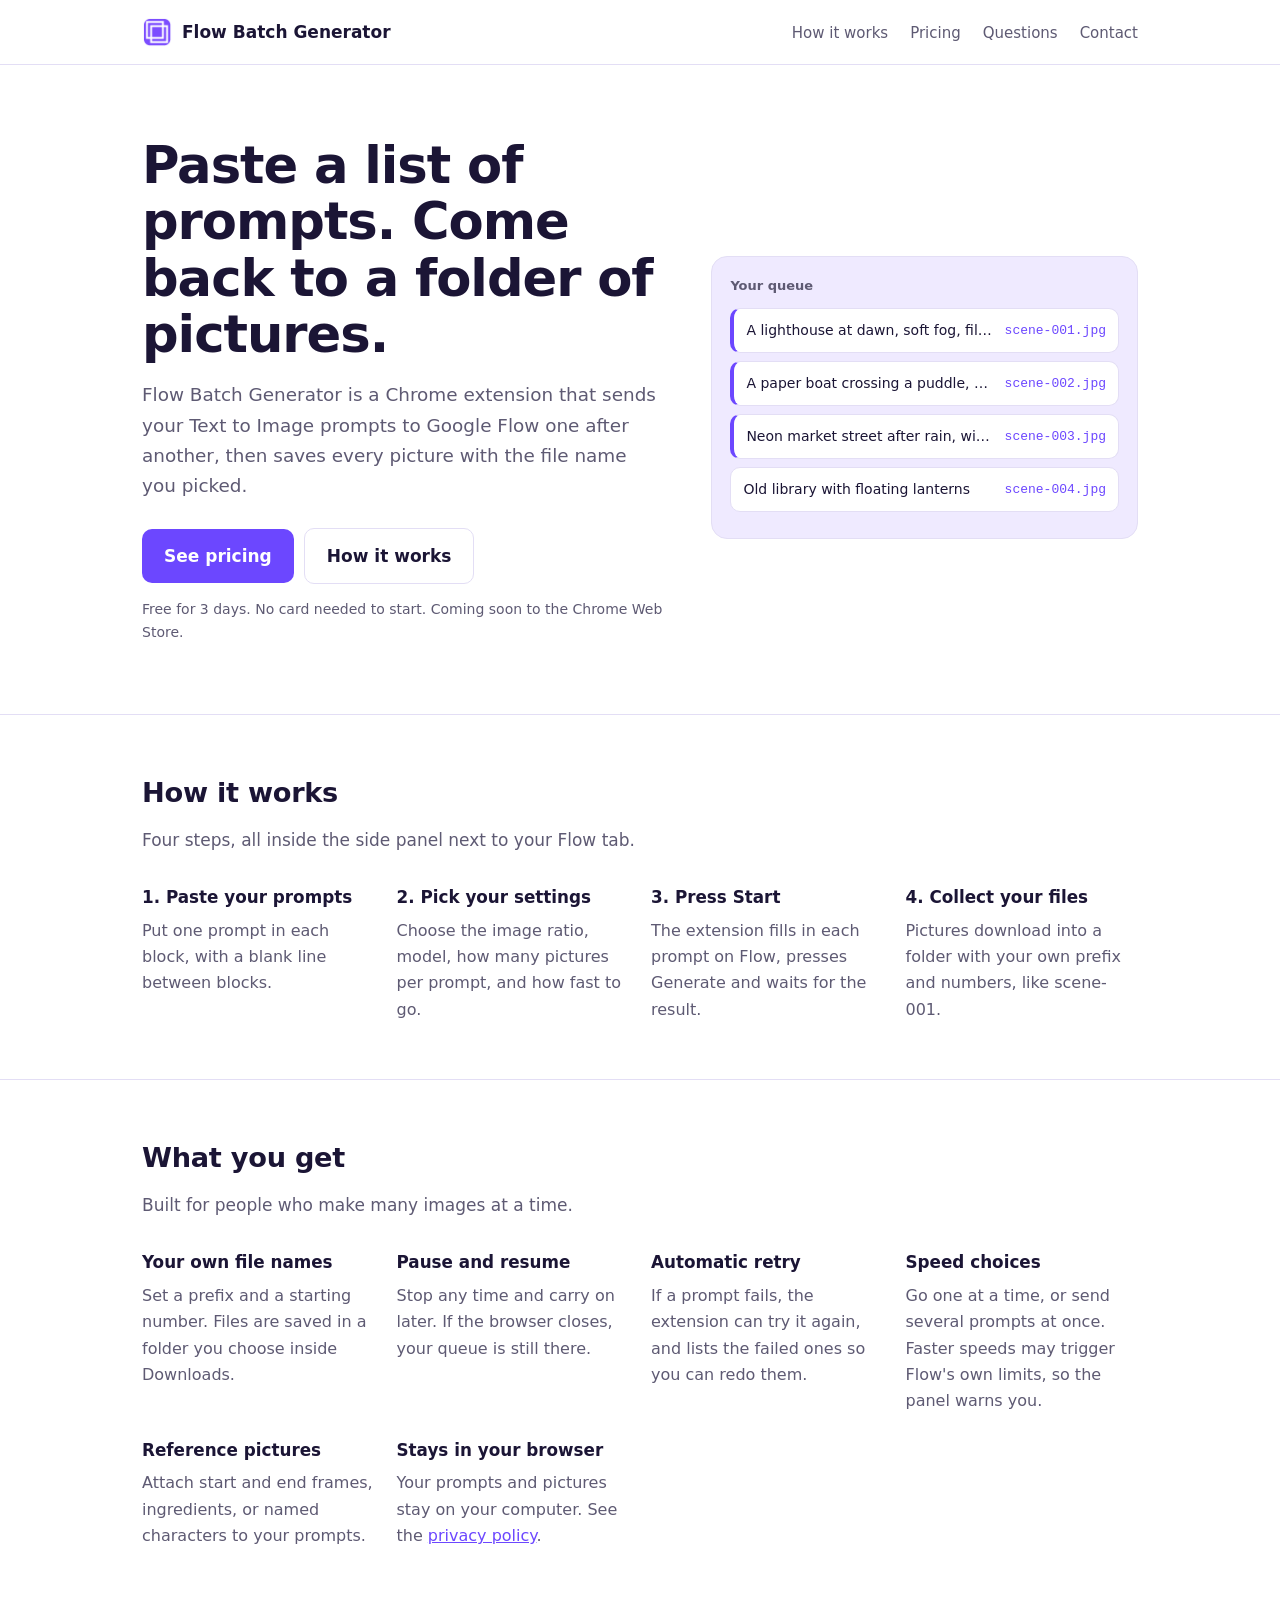
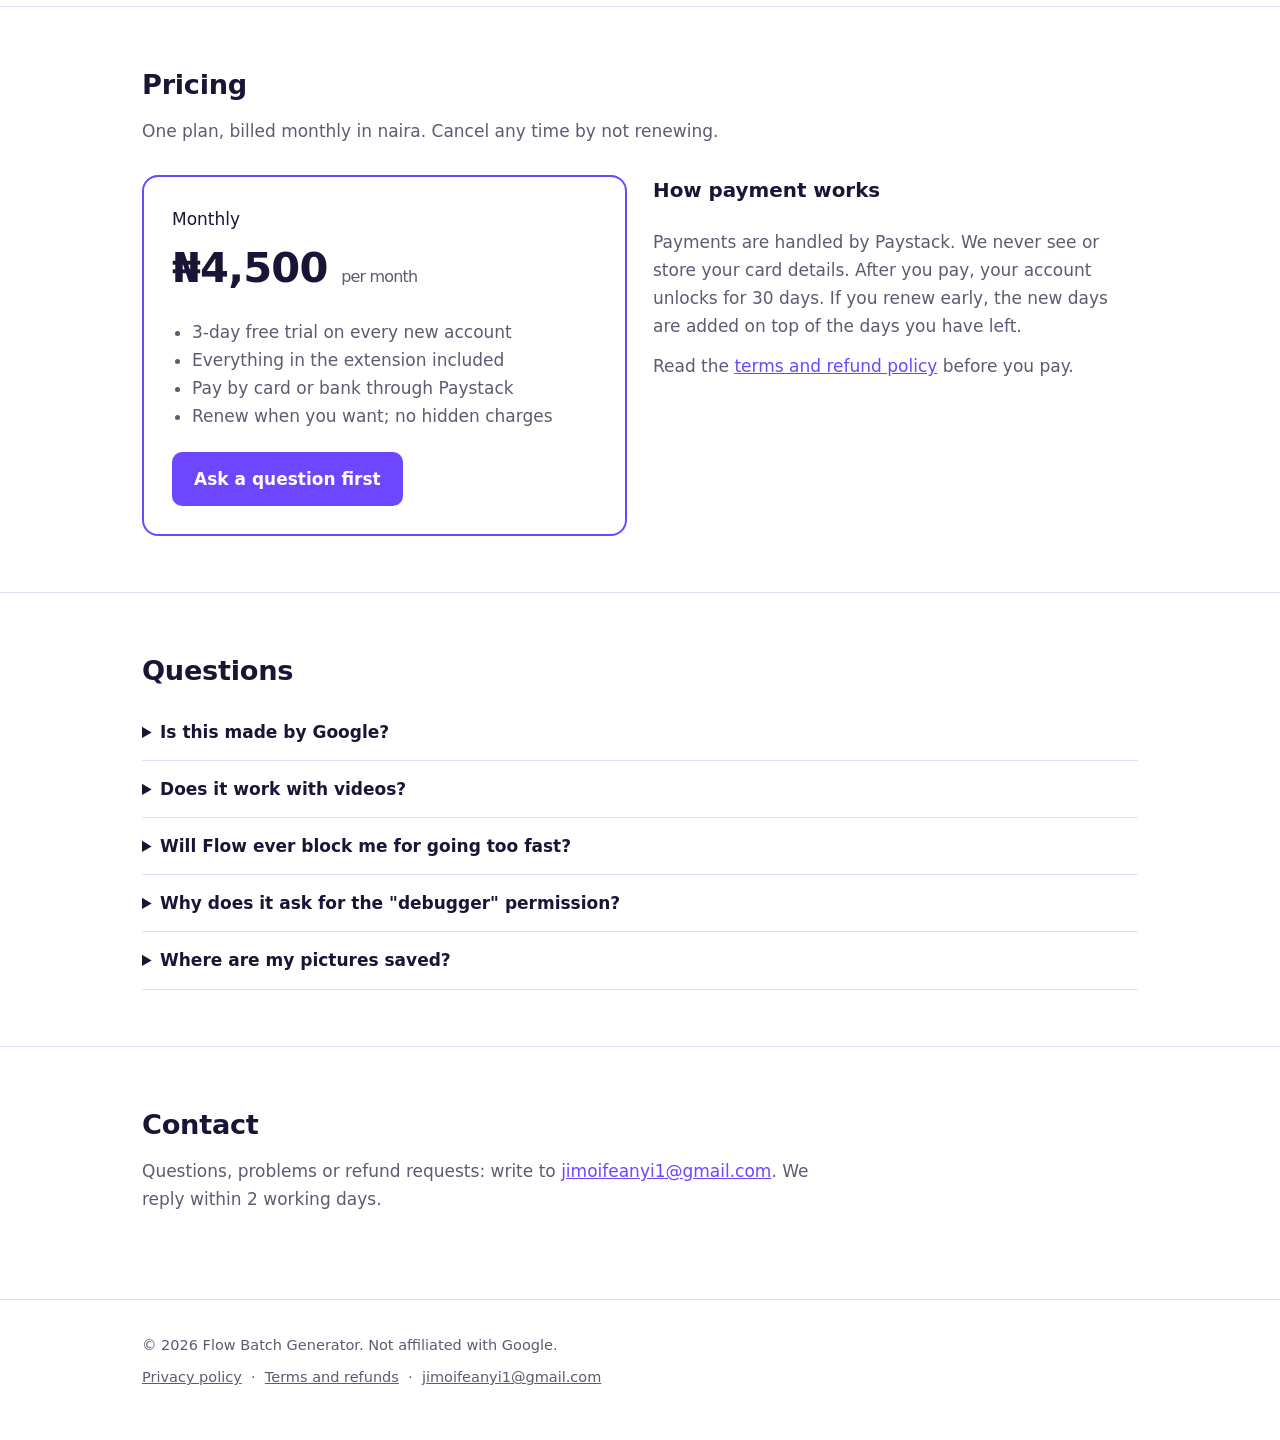
==== index.html @ 7117d1aa "Add files via upload" ====
<!doctype html>
<html lang="en">
<head>
<meta charset="utf-8">
<meta name="viewport" content="width=device-width, initial-scale=1">
<title>Flow Batch Generator: run a list of prompts in Google Flow</title>
<meta name="description" content="Flow Batch Generator is a Chrome extension that runs a list of Text to Image prompts on Google Flow one after another and saves each picture with the file name you choose.">
<link rel="icon" href="icon.png">
<link rel="stylesheet" href="style.css">
</head>
<body>
<header class="top"><div class="wrap">
  <a class="logo" href="index.html"><img src="icon.png" alt="">Flow Batch Generator</a>
  <nav><a href="#how">How it works</a><a href="#pricing">Pricing</a><a href="#faq">Questions</a><a href="#contact">Contact</a></nav>
</div></header>

<main>
<section class="hero" style="border-top:0"><div class="wrap">
  <div>
    <h1>Paste a list of prompts. Come back to a folder of pictures.</h1>
    <p class="lead">Flow Batch Generator is a Chrome extension that sends your Text to Image prompts to Google Flow one after another, then saves every picture with the file name you picked.</p>
    <a class="btn" href="#pricing">See pricing</a><a class="btn ghost" href="#how">How it works</a>
    <p class="note">Free for 3 days. No card needed to start. Coming soon to the Chrome Web Store.</p>
  </div>
  <div class="queue" aria-label="Example of a prompt list turning into saved files">
    <h2>Your queue</h2>
    <div class="row done"><span>A lighthouse at dawn, soft fog, film grain</span><span class="file">scene-001.jpg</span></div>
    <div class="row done"><span>A paper boat crossing a puddle, macro</span><span class="file">scene-002.jpg</span></div>
    <div class="row done"><span>Neon market street after rain, wide shot</span><span class="file">scene-003.jpg</span></div>
    <div class="row"><span>Old library with floating lanterns</span><span class="file">scene-004.jpg</span></div>
  </div>
</div></section>

<section id="how"><div class="wrap">
  <h2 class="s">How it works</h2>
  <p class="sub">Four steps, all inside the side panel next to your Flow tab.</p>
  <div class="grid">
    <div class="item"><h3>1. Paste your prompts</h3><p>Put one prompt in each block, with a blank line between blocks.</p></div>
    <div class="item"><h3>2. Pick your settings</h3><p>Choose the image ratio, model, how many pictures per prompt, and how fast to go.</p></div>
    <div class="item"><h3>3. Press Start</h3><p>The extension fills in each prompt on Flow, presses Generate and waits for the result.</p></div>
    <div class="item"><h3>4. Collect your files</h3><p>Pictures download into a folder with your own prefix and numbers, like scene-001.</p></div>
  </div>
</div></section>

<section><div class="wrap">
  <h2 class="s">What you get</h2>
  <p class="sub">Built for people who make many images at a time.</p>
  <div class="grid">
    <div class="item"><h3>Your own file names</h3><p>Set a prefix and a starting number. Files are saved in a folder you choose inside Downloads.</p></div>
    <div class="item"><h3>Pause and resume</h3><p>Stop any time and carry on later. If the browser closes, your queue is still there.</p></div>
    <div class="item"><h3>Automatic retry</h3><p>If a prompt fails, the extension can try it again, and lists the failed ones so you can redo them.</p></div>
    <div class="item"><h3>Speed choices</h3><p>Go one at a time, or send several prompts at once. Faster speeds may trigger Flow's own limits, so the panel warns you.</p></div>
    <div class="item"><h3>Reference pictures</h3><p>Attach start and end frames, ingredients, or named characters to your prompts.</p></div>
    <div class="item"><h3>Stays in your browser</h3><p>Your prompts and pictures stay on your computer. See the <a href="privacy.html">privacy policy</a>.</p></div>
  </div>
</div></section>

<section id="pricing"><div class="wrap">
  <h2 class="s">Pricing</h2>
  <p class="sub">One plan, billed monthly in naira. Cancel any time by not renewing.</p>
  <div class="price">
    <div class="plan">
      <div>Monthly</div>
      <div class="amt">₦4,500 <small>per month</small></div>
      <ul>
        <li>3-day free trial on every new account</li>
        <li>Everything in the extension included</li>
        <li>Pay by card or bank through Paystack</li>
        <li>Renew when you want; no hidden charges</li>
      </ul>
      <a class="btn" href="#contact">Ask a question first</a>
    </div>
    <div>
      <h3 style="margin-top:0">How payment works</h3>
      <p class="sub" style="margin-bottom:12px">Payments are handled by Paystack. We never see or store your card details. After you pay, your account unlocks for 30 days. If you renew early, the new days are added on top of the days you have left.</p>
      <p class="sub">Read the <a href="terms.html">terms and refund policy</a> before you pay.</p>
    </div>
  </div>
</div></section>

<section id="faq"><div class="wrap">
  <h2 class="s">Questions</h2>
  <details><summary>Is this made by Google?</summary><p>No. Flow Batch Generator is an independent tool and is not made, endorsed or supported by Google. Google Flow is a product of Google LLC.</p></details>
  <details><summary>Does it work with videos?</summary><p>Not yet. This version runs Text to Image prompts. Video modes are planned.</p></details>
  <details><summary>Will Flow ever block me for going too fast?</summary><p>Flow can flag unusually fast use. The side panel offers slower speeds and warns you about the faster ones. Choose the speed you are comfortable with.</p></details>
  <details><summary>Why does it ask for the "debugger" permission?</summary><p>Flow only accepts real mouse clicks on its Generate button. The permission lets the extension send that click on your Flow tab. It is only used on Flow pages.</p></details>
  <details><summary>Where are my pictures saved?</summary><p>In your normal Downloads folder, inside a sub-folder whose name you choose.</p></details>
</div></section>

<section id="contact"><div class="wrap">
  <h2 class="s">Contact</h2>
  <p class="sub">Questions, problems or refund requests: write to <a href="mailto:jimoifeanyi1@gmail.com">jimoifeanyi1@gmail.com</a>. We reply within 2 working days.</p>
</div></section>
</main>

<footer><div class="wrap">
  <div>© 2026 Flow Batch Generator. Not affiliated with Google.</div>
  <div style="margin-top:8px"><a href="privacy.html">Privacy policy</a> &nbsp;·&nbsp; <a href="terms.html">Terms and refunds</a> &nbsp;·&nbsp; <a href="mailto:jimoifeanyi1@gmail.com">jimoifeanyi1@gmail.com</a></div>
</div></footer>
</body>
</html>
---- style.css ----
:root{--ink:#1b1535;--muted:#5e5a73;--brand:#6c47ff;--brand-dark:#5233d6;--tint:#efeaff;--line:#e3def5;--bg:#ffffff}
@media (prefers-color-scheme:dark){:root{--ink:#f1eeff;--muted:#b2acd0;--brand:#8f73ff;--brand-dark:#a78fff;--tint:#231c46;--line:#32295e;--bg:#130f26}}
*{box-sizing:border-box}
html{scroll-behavior:smooth}
body{margin:0;background:var(--bg);color:var(--ink);font:17px/1.65 "Segoe UI",system-ui,-apple-system,Roboto,Arial,sans-serif}
a{color:var(--brand)}
.wrap{max-width:1040px;margin:0 auto;padding:0 22px}
header.top{border-bottom:1px solid var(--line)}
header.top .wrap{display:flex;align-items:center;justify-content:space-between;height:64px}
.logo{display:flex;align-items:center;gap:10px;font-weight:700;color:var(--ink);text-decoration:none}
.logo img{width:30px;height:30px;border-radius:7px}
nav a{margin-left:22px;color:var(--muted);text-decoration:none;font-size:15px}
nav a:hover{color:var(--ink)}
.hero{padding:72px 0 56px}
.hero .wrap{display:grid;grid-template-columns:1.1fr .9fr;gap:48px;align-items:center}
h1{font-size:clamp(2rem,4.6vw,3.2rem);line-height:1.1;letter-spacing:-.02em;margin:0 0 18px}
.lead{font-size:1.15rem;color:var(--muted);max-width:34em;margin:0 0 26px}
.btn{display:inline-block;background:var(--brand);color:#fff;padding:13px 22px;border-radius:10px;text-decoration:none;font-weight:600}
.btn:hover{background:var(--brand-dark)}
.btn.ghost{background:transparent;color:var(--ink);border:1px solid var(--line);margin-left:10px}
.note{font-size:14px;color:var(--muted);margin-top:14px}
.queue{background:var(--tint);border:1px solid var(--line);border-radius:16px;padding:18px;font-size:14px}
.queue h2{font-size:13px;margin:0 0 12px;color:var(--muted);font-weight:600}
.row{display:grid;grid-template-columns:1fr auto;gap:12px;padding:10px 12px;background:var(--bg);border:1px solid var(--line);border-radius:10px;margin-bottom:8px;align-items:center}
.row span:first-child{overflow:hidden;text-overflow:ellipsis;white-space:nowrap}
.file{font-family:Consolas,"Courier New",monospace;color:var(--brand);font-size:13px}
.done{border-left:4px solid var(--brand)}
section{padding:56px 0;border-top:1px solid var(--line)}
h2.s{font-size:1.7rem;letter-spacing:-.01em;margin:0 0 10px}
.sub{color:var(--muted);margin:0 0 30px;max-width:40em}
.grid{display:grid;grid-template-columns:repeat(auto-fit,minmax(230px,1fr));gap:22px}
.item h3{margin:0 0 6px;font-size:1.05rem}
.item p{margin:0;color:var(--muted);font-size:16px}
.price{display:grid;grid-template-columns:1fr 1fr;gap:26px;align-items:start}
.plan{border:2px solid var(--brand);border-radius:16px;padding:28px}
.plan .amt{font-size:2.6rem;font-weight:800;letter-spacing:-.02em}
.plan .amt small{font-size:1rem;font-weight:500;color:var(--muted)}
.plan ul{padding-left:20px;margin:16px 0 22px;color:var(--muted)}
details{border-bottom:1px solid var(--line);padding:14px 0}
summary{cursor:pointer;font-weight:600}
details p{color:var(--muted);margin:10px 0 0}
footer{border-top:1px solid var(--line);padding:34px 0 50px;color:var(--muted);font-size:14.5px}
footer a{color:var(--muted)}
.doc{max-width:760px;padding:48px 22px 70px;margin:0 auto}
.doc h1{font-size:2.1rem}
.doc h2{font-size:1.25rem;margin:34px 0 8px}
.doc p,.doc li{color:var(--muted)}
.doc li{margin:4px 0}
:focus-visible{outline:3px solid var(--brand);outline-offset:3px}
@media (max-width:820px){.hero .wrap,.price{grid-template-columns:1fr}.hero{padding-top:44px}nav a{margin-left:14px}}
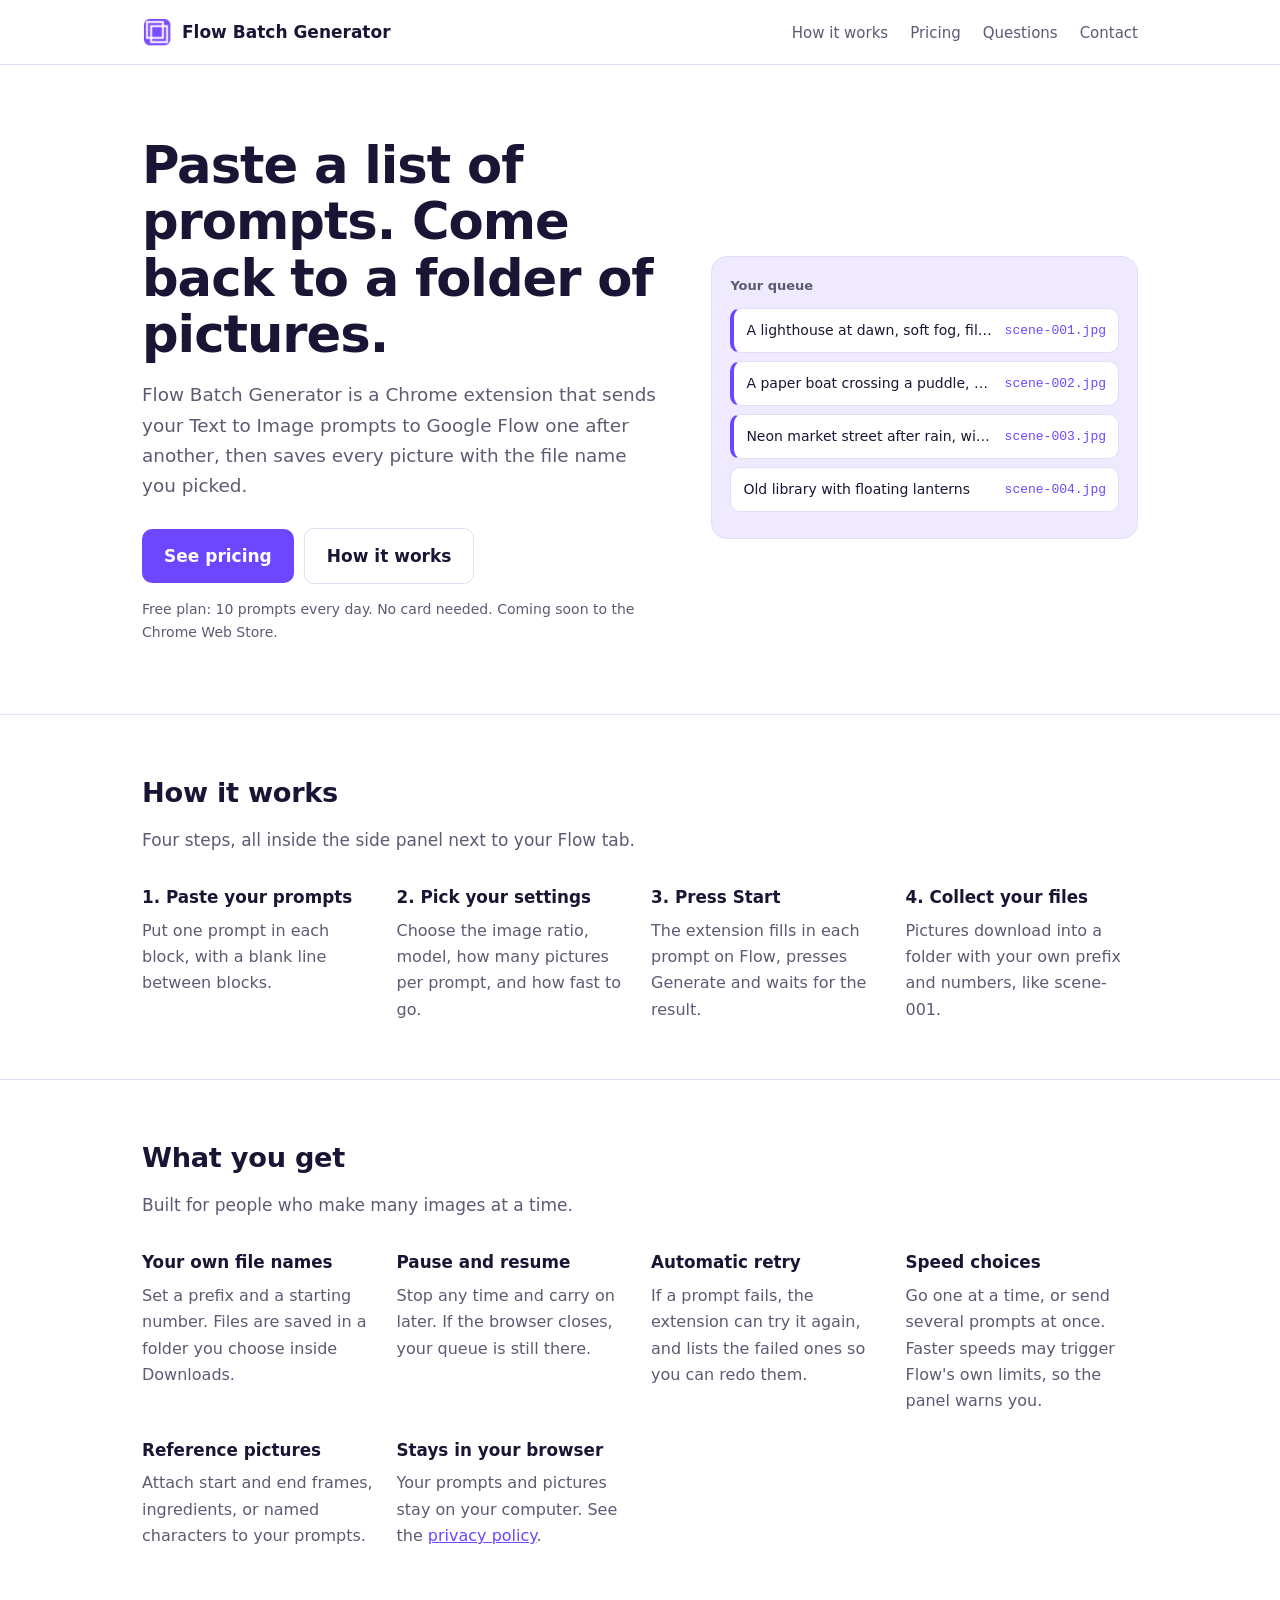
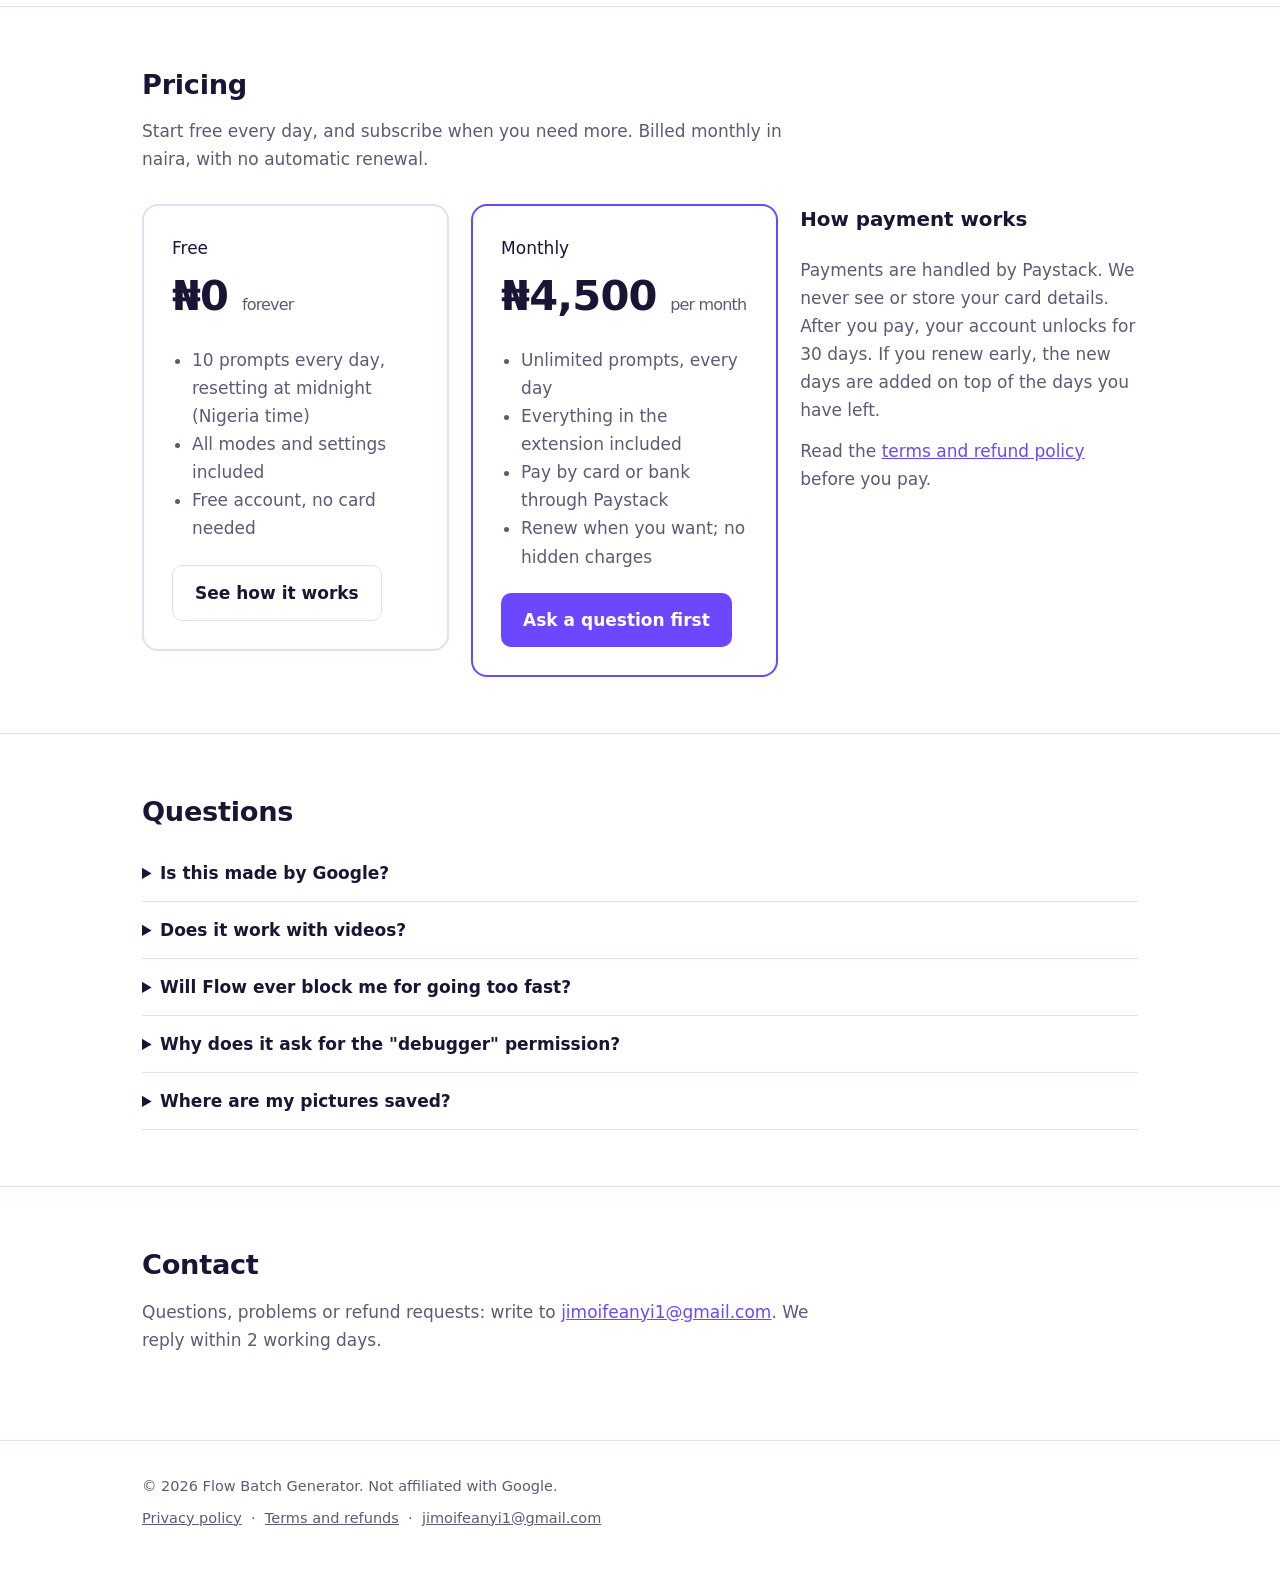
==== commit 4f3ac08f: "Add files via upload" ====
--- a/index.html
+++ b/index.html
@@ -20,7 +20,7 @@
     <h1>Paste a list of prompts. Come back to a folder of pictures.</h1>
     <p class="lead">Flow Batch Generator is a Chrome extension that sends your Text to Image prompts to Google Flow one after another, then saves every picture with the file name you picked.</p>
     <a class="btn" href="#pricing">See pricing</a><a class="btn ghost" href="#how">How it works</a>
-    <p class="note">Free for 3 days. No card needed to start. Coming soon to the Chrome Web Store.</p>
+    <p class="note">Free plan: 10 prompts every day. No card needed. Coming soon to the Chrome Web Store.</p>
   </div>
   <div class="queue" aria-label="Example of a prompt list turning into saved files">
     <h2>Your queue</h2>
@@ -57,13 +57,23 @@
 
 <section id="pricing"><div class="wrap">
   <h2 class="s">Pricing</h2>
-  <p class="sub">One plan, billed monthly in naira. Cancel any time by not renewing.</p>
+  <p class="sub">Start free every day, and subscribe when you need more. Billed monthly in naira, with no automatic renewal.</p>
   <div class="price">
+    <div class="plan" style="border-color:var(--line)">
+      <div>Free</div>
+      <div class="amt">₦0 <small>forever</small></div>
+      <ul>
+        <li>10 prompts every day, resetting at midnight (Nigeria time)</li>
+        <li>All modes and settings included</li>
+        <li>Free account, no card needed</li>
+      </ul>
+      <a class="btn ghost" style="margin-left:0" href="#how">See how it works</a>
+    </div>
     <div class="plan">
       <div>Monthly</div>
       <div class="amt">₦4,500 <small>per month</small></div>
       <ul>
-        <li>3-day free trial on every new account</li>
+        <li>Unlimited prompts, every day</li>
         <li>Everything in the extension included</li>
         <li>Pay by card or bank through Paystack</li>
         <li>Renew when you want; no hidden charges</li>
@@ -81,7 +91,7 @@
 <section id="faq"><div class="wrap">
   <h2 class="s">Questions</h2>
   <details><summary>Is this made by Google?</summary><p>No. Flow Batch Generator is an independent tool and is not made, endorsed or supported by Google. Google Flow is a product of Google LLC.</p></details>
-  <details><summary>Does it work with videos?</summary><p>Not yet. This version runs Text to Image prompts. Video modes are planned.</p></details>
+  <details><summary>Does it work with videos?</summary><p>Text to Image is the main, tested mode. Text to Video, Frame to Video and Ingredients to Video are included in beta. Video uses your Flow credits, so test with one prompt first.</p></details>
   <details><summary>Will Flow ever block me for going too fast?</summary><p>Flow can flag unusually fast use. The side panel offers slower speeds and warns you about the faster ones. Choose the speed you are comfortable with.</p></details>
   <details><summary>Why does it ask for the "debugger" permission?</summary><p>Flow only accepts real mouse clicks on its Generate button. The permission lets the extension send that click on your Flow tab. It is only used on Flow pages.</p></details>
   <details><summary>Where are my pictures saved?</summary><p>In your normal Downloads folder, inside a sub-folder whose name you choose.</p></details>
--- a/style.css
+++ b/style.css
@@ -31,7 +31,7 @@
 .grid{display:grid;grid-template-columns:repeat(auto-fit,minmax(230px,1fr));gap:22px}
 .item h3{margin:0 0 6px;font-size:1.05rem}
 .item p{margin:0;color:var(--muted);font-size:16px}
-.price{display:grid;grid-template-columns:1fr 1fr;gap:26px;align-items:start}
+.price{display:grid;grid-template-columns:1fr 1fr 1.1fr;gap:22px;align-items:start}
 .plan{border:2px solid var(--brand);border-radius:16px;padding:28px}
 .plan .amt{font-size:2.6rem;font-weight:800;letter-spacing:-.02em}
 .plan .amt small{font-size:1rem;font-weight:500;color:var(--muted)}
@@ -47,4 +47,5 @@
 .doc p,.doc li{color:var(--muted)}
 .doc li{margin:4px 0}
 :focus-visible{outline:3px solid var(--brand);outline-offset:3px}
-@media (max-width:820px){.hero .wrap,.price{grid-template-columns:1fr}.hero{padding-top:44px}nav a{margin-left:14px}}
+@media (max-width:900px){.price{grid-template-columns:1fr}}
+@media (max-width:820px){.hero .wrap{grid-template-columns:1fr}.hero{padding-top:44px}nav a{margin-left:14px}}
